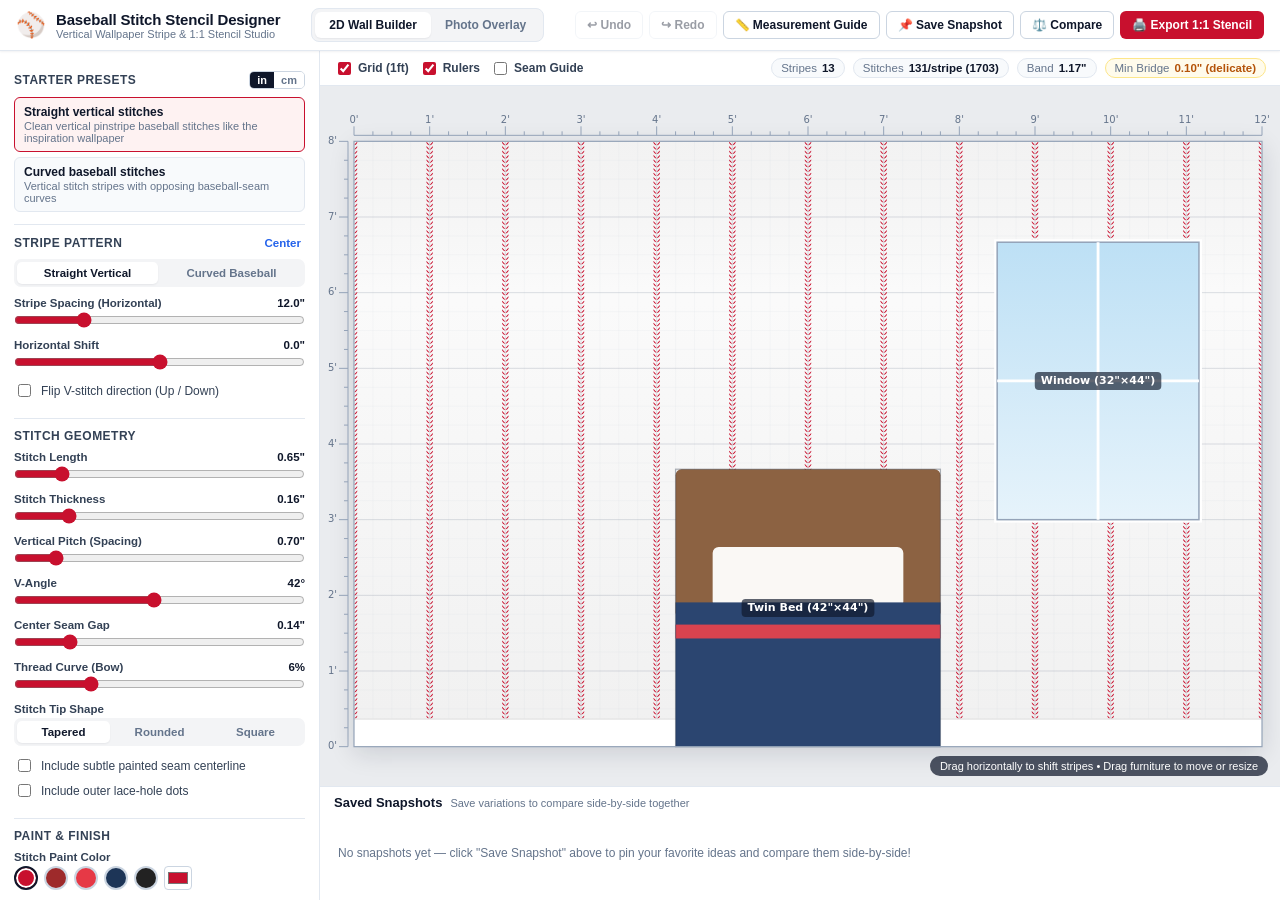
==== index.html @ 57148a8c "Initial version comparing straight and curved stripes" ====
<!DOCTYPE html>
<html lang="en">
<head>
  <meta charset="UTF-8" />
  <meta name="viewport" content="width=device-width, initial-scale=1.0" />
  <title>Baseball Stitch Stencil Designer</title>
  <link rel="stylesheet" href="css/styles.css" />
</head>
<body>
  <div class="app-shell">
    <!-- Top Action Bar -->
    <header class="topbar">
      <div class="brand">
        <span class="brand-ball" aria-hidden="true">⚾</span>
        <div>
          <h1>Baseball Stitch Stencil Designer</h1>
          <span class="brand-sub">Vertical Wallpaper Stripe &amp; 1:1 Stencil Studio</span>
        </div>
      </div>

      <div class="mode-switch" role="tablist" aria-label="Room mockup mode">
        <button id="btn-mode-wall2d" class="mode-btn active" role="tab" aria-selected="true">2D Wall Builder</button>
        <button id="btn-mode-photo" class="mode-btn" role="tab" aria-selected="false">Photo Overlay</button>
      </div>

      <div class="topbar-actions">
        <button id="btn-undo" class="btn btn-ghost" title="Undo (Ctrl+Z)" disabled>↩ Undo</button>
        <button id="btn-redo" class="btn btn-ghost" title="Redo (Ctrl+Shift+Z)" disabled>↪ Redo</button>
        <button id="btn-guide" class="btn btn-secondary">📏 Measurement Guide</button>
        <button id="btn-save-snapshot" class="btn btn-secondary">📌 Save Snapshot</button>
        <button id="btn-compare" class="btn btn-secondary">⚖️ Compare</button>
        <button id="btn-export" class="btn btn-primary">🖨️ Export 1:1 Stencil</button>
      </div>
    </header>

    <!-- Main Studio Grid -->
    <div class="workspace">
      <!-- Left Controls Panel -->
      <aside class="sidebar" aria-label="Design controls">
        <!-- Starter Presets (2 focused options) -->
        <section class="panel-section">
          <div class="section-header">
            <h2>Starter Presets</h2>
            <div class="unit-toggle" title="Toggle display units">
              <button id="btn-unit-in" class="unit-btn active">in</button>
              <button id="btn-unit-cm" class="unit-btn">cm</button>
            </div>
          </div>
          <div id="preset-grid" class="preset-grid"></div>
        </section>

        <!-- Stripe Pattern -->
        <section class="panel-section">
          <div class="section-header">
            <h2>Stripe Pattern</h2>
            <button id="btn-center-seam" class="btn-link" title="Center stripes on wall">Center</button>
          </div>
          <div class="segmented-2" id="layout-type-group">
            <button data-layout="straight-stripes" class="seg-btn active">Straight Vertical</button>
            <button data-layout="curved-stripes" class="seg-btn">Curved Baseball</button>
          </div>

          <div class="control-row">
            <label for="ctrl-stripe-spacing">Stripe Spacing (Horizontal) <span class="val" id="val-stripe-spacing"></span></label>
            <input id="ctrl-stripe-spacing" type="range" min="5" max="36" step="0.5" />
          </div>

          <div class="control-row">
            <label for="ctrl-offset-x">Horizontal Shift <span class="val" id="val-offset-x"></span></label>
            <input id="ctrl-offset-x" type="range" min="-18" max="18" step="0.5" />
          </div>

          <div id="layout-controls-curved" class="control-stack hidden">
            <div class="control-row">
              <label for="ctrl-curve-amp">Curve Amount <span class="val" id="val-curve-amp"></span></label>
              <input id="ctrl-curve-amp" type="range" min="0.25" max="6" step="0.1" />
            </div>
            <div class="control-row">
              <label for="ctrl-curve-cycles">Curve Waves (Top → Bottom) <span class="val" id="val-curve-cycles"></span></label>
              <input id="ctrl-curve-cycles" type="range" min="0.5" max="3" step="0.25" />
            </div>
            <div class="control-row">
              <label>Curve Pairing</label>
              <div class="segmented-2" id="curve-style-group">
                <button data-curve-style="opposing" class="seg-btn active">Opposing (Baseball Pairs)</button>
                <button data-curve-style="parallel" class="seg-btn">Parallel Waves</button>
              </div>
            </div>
            <label class="check-row">
              <input id="ctrl-alt-dir" type="checkbox" />
              <span>Alternate V-direction on opposing stripes</span>
            </label>
          </div>

          <label class="check-row">
            <input id="ctrl-flip-dir" type="checkbox" />
            <span>Flip V-stitch direction (Up / Down)</span>
          </label>
        </section>

        <!-- Stitch Dimensions -->
        <section class="panel-section">
          <div class="section-header">
            <h2>Stitch Geometry</h2>
          </div>

          <div class="control-row">
            <label for="ctrl-length">Stitch Length <span class="val" id="val-length"></span></label>
            <input id="ctrl-length" type="range" min="0.25" max="3.0" step="0.05" />
          </div>
          <div class="control-row">
            <label for="ctrl-width">Stitch Thickness <span class="val" id="val-width"></span></label>
            <input id="ctrl-width" type="range" min="0.06" max="0.65" step="0.01" />
          </div>
          <div class="control-row">
            <label for="ctrl-spacing">Vertical Pitch (Spacing) <span class="val" id="val-spacing"></span></label>
            <input id="ctrl-spacing" type="range" min="0.3" max="3.5" step="0.05" />
          </div>
          <div class="control-row">
            <label for="ctrl-vangle">V-Angle <span class="val" id="val-vangle"></span></label>
            <input id="ctrl-vangle" type="range" min="18" max="68" step="1" />
          </div>
          <div class="control-row">
            <label for="ctrl-gap">Center Seam Gap <span class="val" id="val-gap"></span></label>
            <input id="ctrl-gap" type="range" min="0" max="0.8" step="0.02" />
          </div>
          <div class="control-row">
            <label for="ctrl-bow">Thread Curve (Bow) <span class="val" id="val-bow"></span></label>
            <input id="ctrl-bow" type="range" min="0" max="0.24" step="0.01" />
          </div>

          <div class="control-row">
            <label>Stitch Tip Shape</label>
            <div class="segmented-3" id="tip-style-group">
              <button data-tip="tapered" class="seg-btn active">Tapered</button>
              <button data-tip="rounded" class="seg-btn">Rounded</button>
              <button data-tip="square" class="seg-btn">Square</button>
            </div>
          </div>

          <label class="check-row">
            <input id="ctrl-seam-line" type="checkbox" />
            <span>Include subtle painted seam centerline</span>
          </label>
          <label class="check-row">
            <input id="ctrl-lace-holes" type="checkbox" />
            <span>Include outer lace-hole dots</span>
          </label>
        </section>

        <!-- Colors & Paint Blend -->
        <section class="panel-section">
          <div class="section-header">
            <h2>Paint &amp; Finish</h2>
          </div>

          <div class="control-row">
            <label>Stitch Paint Color</label>
            <div class="swatch-row">
              <button class="swatch" data-stitch-color="#C8102E" style="background:#C8102E" title="Classic MLB Red"></button>
              <button class="swatch" data-stitch-color="#9E2A2B" style="background:#9E2A2B" title="Vintage Brick Red"></button>
              <button class="swatch" data-stitch-color="#E63946" style="background:#E63946" title="Bright Scarlet"></button>
              <button class="swatch" data-stitch-color="#1D3557" style="background:#1D3557" title="Ballpark Navy"></button>
              <button class="swatch" data-stitch-color="#222222" style="background:#222222" title="Charcoal"></button>
              <input id="ctrl-stitch-color" type="color" title="Custom stitch color" />
            </div>
          </div>

          <div id="wall-color-wrap" class="control-row">
            <label>Wall Paint Color (2D Mode)</label>
            <div class="swatch-row">
              <button class="swatch" data-wall-color="#FAFAFA" style="background:#FAFAFA" title="Crisp Wallpaper White"></button>
              <button class="swatch" data-wall-color="#F5F2EB" style="background:#F5F2EB" title="Baseball Chalk Cream"></button>
              <button class="swatch" data-wall-color="#E6E4DD" style="background:#E6E4DD" title="Warm Stone Gray"></button>
              <button class="swatch" data-wall-color="#D9E5F0" style="background:#D9E5F0" title="Ballpark Sky Blue"></button>
              <button class="swatch" data-wall-color="#DDE6DC" style="background:#DDE6DC" title="Soft Outfield Sage"></button>
              <input id="ctrl-wall-color" type="color" title="Custom wall color" />
            </div>
          </div>

          <div id="photo-blend-wrap" class="control-stack hidden">
            <div class="control-row">
              <label for="ctrl-opacity">Paint Opacity <span class="val" id="val-opacity"></span></label>
              <input id="ctrl-opacity" type="range" min="0.25" max="1" step="0.02" />
            </div>
            <label class="check-row">
              <input id="ctrl-multiply" type="checkbox" />
              <span>Realistic wall lighting blend (Multiply)</span>
            </label>
          </div>
        </section>

        <!-- Room Dimensions & Furniture (2D Wall Mode) -->
        <section id="section-room-2d" class="panel-section">
          <div class="section-header">
            <h2>Room Wall &amp; Furniture</h2>
          </div>

          <div class="control-row two-col">
            <div>
              <label for="ctrl-wall-w">Wall Width (in)</label>
              <input id="ctrl-wall-w" type="number" min="48" max="360" step="1" />
            </div>
            <div>
              <label for="ctrl-wall-h">Wall Height (in)</label>
              <input id="ctrl-wall-h" type="number" min="48" max="180" step="1" />
            </div>
          </div>
          <div class="control-row two-col">
            <div>
              <label for="ctrl-baseboard">Baseboard (in)</label>
              <input id="ctrl-baseboard" type="number" min="0" max="16" step="0.5" />
            </div>
            <div>
              <label for="ctrl-crown">Crown Mold (in)</label>
              <input id="ctrl-crown" type="number" min="0" max="12" step="0.5" />
            </div>
          </div>

          <label class="check-row">
            <input id="ctrl-mask-furniture" type="checkbox" />
            <span>Hide stitches behind furniture</span>
          </label>

          <div class="add-obstacle-bar">
            <select id="select-new-obstacle" aria-label="Furniture type to add">
              <option value="bed">Twin Bed (42"×44")</option>
              <option value="bed-full">Full Bed (56"×46")</option>
              <option value="bed-toddler">Toddler Bed (30"×34")</option>
              <option value="window">Window (32"×44")</option>
              <option value="door">Door (32"×80")</option>
              <option value="dresser">Dresser (42"×34")</option>
              <option value="shelf">Wall Shelf (36"×6")</option>
            </select>
            <button id="btn-add-obstacle" class="btn btn-secondary btn-sm">+ Add</button>
          </div>

          <div id="obstacle-list" class="obstacle-list"></div>
        </section>

        <!-- Photo Overlay Controls -->
        <section id="section-photo-mode" class="panel-section hidden">
          <div class="section-header">
            <h2>Room Photo &amp; Scale</h2>
          </div>

          <div class="photo-upload-box">
            <input id="input-photo-file" type="file" accept="image/*" hidden />
            <button id="btn-upload-photo" class="btn btn-primary btn-full">📷 Upload Son's Wall Photo</button>
            <div class="photo-meta">
              <span id="photo-name-label">Sample Kid Bedroom Wall</span>
              <button id="btn-use-sample-photo" class="btn-link">Use Sample</button>
            </div>
          </div>

          <div class="calib-card">
            <div class="calib-header">
              <strong>2-Point Scale Calibration</strong>
              <span id="calib-ppi-readout" class="badge">11.1 px/in</span>
            </div>
            <p class="helper-tip">Click two points on a known distance (like two painter's tape marks 48" apart) to lock stitches to real inches.</p>
            <div class="control-row two-col">
              <div>
                <label for="ctrl-calib-dist">Known Distance (in)</label>
                <input id="ctrl-calib-dist" type="number" min="2" max="240" step="0.25" />
              </div>
              <div class="align-end">
                <button id="btn-start-calib" class="btn btn-secondary btn-full">🎯 Calibrate Scale</button>
              </div>
            </div>
            <div id="calib-status" class="calib-status hidden"></div>
          </div>
        </section>

        <!-- Project Backup -->
        <section class="panel-section">
          <div class="section-header">
            <h2>Project File</h2>
          </div>
          <div class="two-col">
            <button id="btn-export-json" class="btn btn-ghost btn-sm">💾 Save JSON</button>
            <button id="btn-import-json" class="btn btn-ghost btn-sm">📂 Load JSON</button>
            <input id="input-json-file" type="file" accept="application/json" hidden />
          </div>
        </section>
      </aside>

      <!-- Main Stage & Bottom Snapshots Tray -->
      <main class="stage-column">
        <!-- Stage Toolbar & Live Stencil Stats -->
        <div class="stage-bar">
          <div class="stage-toggles">
            <label class="chip-check"><input id="ctrl-show-grid" type="checkbox" /> Grid (1ft)</label>
            <label class="chip-check"><input id="ctrl-show-rulers" type="checkbox" /> Rulers</label>
            <label class="chip-check"><input id="ctrl-show-guide" type="checkbox" /> Seam Guide</label>
          </div>
          <div class="stats-strip" id="stats-strip">
            <div class="stat-pill"><span class="stat-k">Stripes</span> <strong id="stat-stripes">0</strong></div>
            <div class="stat-pill"><span class="stat-k">Stitches</span> <strong id="stat-pairs">0</strong></div>
            <div class="stat-pill"><span class="stat-k">Band</span> <strong id="stat-band">0"</strong></div>
            <div class="stat-pill" id="stat-bridge-pill" title="Smallest gap between stitch cutouts (keep >= 0.15&quot;–0.25&quot; for sturdy mylar/cardstock stencils)">
              <span class="stat-k">Min Bridge</span> <strong id="stat-bridge">0"</strong>
            </div>
          </div>
        </div>

        <!-- Interactive Canvas Area -->
        <div class="canvas-wrap" id="canvas-wrap">
          <canvas id="stage-canvas"></canvas>
          <div id="canvas-hint" class="canvas-hint">Drag horizontally to shift stripes • Drag furniture to move or resize</div>
        </div>

        <!-- Saved Snapshots Tray -->
        <div class="snapshots-bar">
          <div class="snapshots-header">
            <strong>Saved Snapshots</strong>
            <span class="snapshots-sub">Save variations to compare side-by-side together</span>
          </div>
          <div id="snapshots-tray" class="snapshots-tray"></div>
        </div>
      </main>
    </div>
  </div>

  <!-- MODAL: Side-by-Side & Split Comparison -->
  <div id="modal-compare" class="modal hidden" role="dialog" aria-modal="true" aria-labelledby="compare-title">
    <div class="modal-card modal-xl">
      <div class="modal-header">
        <h2 id="compare-title">Compare Designs</h2>
        <div class="compare-mode-tabs">
          <button id="btn-cmp-side" class="seg-btn active">Side-by-Side</button>
          <button id="btn-cmp-split" class="seg-btn">Split Wipe Slider</button>
        </div>
        <button class="modal-close" data-close-modal="modal-compare" aria-label="Close">✕</button>
      </div>

      <div class="compare-selectors">
        <div class="compare-select-box">
          <label for="cmp-select-a">Design A (Left)</label>
          <select id="cmp-select-a"></select>
        </div>
        <div class="compare-select-box">
          <label for="cmp-select-b">Design B (Right)</label>
          <select id="cmp-select-b"></select>
        </div>
      </div>

      <div id="compare-view-side" class="compare-side-grid">
        <div class="compare-pane">
          <div class="compare-pane-label" id="cmp-label-a">Design A</div>
          <canvas id="cmp-canvas-a" class="compare-canvas"></canvas>
        </div>
        <div class="compare-pane">
          <div class="compare-pane-label" id="cmp-label-b">Design B</div>
          <canvas id="cmp-canvas-b" class="compare-canvas"></canvas>
        </div>
      </div>

      <div id="compare-view-split" class="compare-split-wrap hidden">
        <canvas id="cmp-canvas-split" class="compare-split-canvas"></canvas>
        <div class="split-slider-row">
          <span id="cmp-split-label-a">Design A</span>
          <input id="cmp-split-range" type="range" min="0.05" max="0.95" step="0.005" value="0.5" />
          <span id="cmp-split-label-b">Design B</span>
        </div>
      </div>

      <div class="compare-diff-box">
        <h3>Key Differences</h3>
        <div id="cmp-diff-table" class="diff-grid"></div>
      </div>
    </div>
  </div>

  <!-- MODAL: Export 1:1 Stencil (PDF & SVG) -->
  <div id="modal-export" class="modal hidden" role="dialog" aria-modal="true" aria-labelledby="export-title">
    <div class="modal-card modal-lg">
      <div class="modal-header">
        <h2 id="export-title">Export 1:1 Physical Stencil</h2>
        <button class="modal-close" data-close-modal="modal-export" aria-label="Close">✕</button>
      </div>

      <div class="export-grid">
        <!-- Printable Tiled PDF Card -->
        <div class="export-card">
          <h3>🖨️ Printable 1:1 PDF (Home Printer)</h3>
          <p class="export-desc">Exact 1:1 US Letter (8.5" × 11") vector PDF with alignment guides and a 2.00" ruler verification box.</p>

          <div class="control-row">
            <label for="exp-pdf-mode">Stencil Mode</label>
            <select id="exp-pdf-mode">
              <option value="reusable">1-Page Reusable Vertical Stencil Strip (best for straight stripes)</option>
              <option value="single-stripe">Single Full-Height Vertical Stripe Tiled (best for curved stripes — flip for pairs!)</option>
              <option value="tiled">Full-Wall Tiled Template (all stripes)</option>
            </select>
          </div>

          <div id="exp-pdf-tiled-opts" class="hidden">
            <div class="control-row two-col">
              <div id="exp-pdf-orient-wrap">
                <label for="exp-pdf-orient">Orientation</label>
                <select id="exp-pdf-orient">
                  <option value="portrait">Portrait (8.5"×11")</option>
                  <option value="landscape">Landscape (11"×8.5")</option>
                </select>
              </div>
              <div>
                <label for="exp-pdf-overlap">Overlap (in)</label>
                <input id="exp-pdf-overlap" type="number" min="0.25" max="1.5" step="0.25" value="0.5" />
              </div>
            </div>
          </div>

          <label class="check-row">
            <input id="exp-pdf-inksaver" type="checkbox" checked />
            <span>Ink-Saver Cut Outlines (recommended — saves red ink)</span>
          </label>
          <label class="check-row">
            <input id="exp-pdf-centerline" type="checkbox" checked />
            <span>Include dashed plumb / seam centerline guide</span>
          </label>

          <div id="exp-pdf-summary" class="export-summary"></div>
          <button id="btn-download-pdf" class="btn btn-primary btn-full">Download 1:1 PDF</button>
        </div>

        <!-- Cutting Machine SVG Card -->
        <div class="export-card">
          <h3>✂️ Cutting Machine 1:1 SVG (Cricut / Silhouette)</h3>
          <p class="export-desc">Closed filled vector cutouts at exact real-world inches — ready to cut stencil mylar or vinyl directly.</p>

          <div class="control-row">
            <label for="exp-svg-mode">SVG Layout</label>
            <select id="exp-svg-mode">
              <option value="tile-12x24">Reusable Vertical Strip — 12"×24" Mat (11.5"×23.5")</option>
              <option value="tile-12x12">Reusable Vertical Strip — 12"×12" Mat (11.5"×11.5")</option>
              <option value="tile-letter">Reusable Vertical Strip — Letter Sheet (8.5"×11")</option>
              <option value="single-stripe">Single Full-Height Vertical Stripe (for plotter / Inkscape)</option>
              <option value="full-wall">Full-Wall 1:1 SVG (all stripes)</option>
            </select>
          </div>

          <label class="check-row">
            <input id="exp-svg-outline" type="checkbox" />
            <span>Stroke outlines only (instead of solid filled cutouts)</span>
          </label>

          <div id="exp-svg-summary" class="export-summary"></div>
          <button id="btn-download-svg" class="btn btn-secondary btn-full">Download 1:1 SVG</button>
        </div>
      </div>

      <div class="export-footer-tip">
        <strong>Printing Tip:</strong> Always select <strong>"Actual Size"</strong> or <strong>"Scale: 100%"</strong> in your print dialog — never "Fit to Page" — then measure the 2.00" verification mark with a ruler before cutting.
      </div>
    </div>
  </div>

  <!-- MODAL: Tomorrow's Measurement & Photo Guide -->
  <div id="modal-guide" class="modal hidden" role="dialog" aria-modal="true" aria-labelledby="guide-title">
    <div class="modal-card modal-md">
      <div class="modal-header">
        <h2 id="guide-title">📏 Tomorrow's Room Measurement &amp; Photo Checklist</h2>
        <button class="modal-close" data-close-modal="modal-guide" aria-label="Close">✕</button>
      </div>

      <div class="guide-body">
        <div class="guide-block">
          <h3>1. Quick Tape-Measure Checklist (nearest 1/4")</h3>
          <ul>
            <li><strong>Wall Width &amp; Height:</strong> Left corner to right corner, and floor to ceiling.</li>
            <li><strong>Trim Heights:</strong> Baseboard height (usually 3.5"–5.5") and crown molding (if any).</li>
            <li><strong>Bed / Headboard:</strong> Distance from left wall, total width, and height from floor.</li>
            <li><strong>Windows &amp; Doors:</strong> Distance from left wall, total width (including outer trim), sill height, and top height.</li>
            <li><strong>Switches / Outlets / Shelves:</strong> Any wall plates you want the stripes to clear cleanly.</li>
          </ul>
        </div>

        <div class="guide-block">
          <h3>2. How to Take a True-Scale Wall Photo</h3>
          <ul>
            <li><strong>Stand centered across the room:</strong> Hold your phone level at chest height (~4 ft off the floor) facing straight at the wall.</li>
            <li><strong>Use the standard 1x lens:</strong> Avoid 0.5x ultra-wide mode, which bows straight walls near the edges.</li>
            <li><strong>The 48" Painter's Tape Trick (Pro Tip):</strong> Before taking the photo, stick two small pieces of painter's tape (or sticky notes) horizontally on the wall <strong>exactly 48 inches (4 ft) apart</strong>. When you upload the photo in <em>Photo Overlay</em> mode, click <strong>Calibrate Scale</strong> and tap both pieces of tape — every stripe &amp; stitch immediately locks to exact real-world size!</li>
          </ul>
        </div>

        <div class="guide-block">
          <h3>3. Vertical Stripe Stencil Tips</h3>
          <ul>
            <li>Check the <strong>Min Bridge</strong> readout: for delicate wallpaper-scale stitches, a 7–10 mil mylar stencil cut on a Cricut/Silhouette handles bridges down to <strong>~0.12"</strong>; if hand-cutting with an X-Acto knife, aim for <strong>0.20"–0.25"+</strong>.</li>
            <li>Use a laser level (or plumb line) along the ceiling to mark stripe centers every <em>Stripe Spacing</em> inches, and align the dashed blue ghost stitch at the top of your stencil over the last painted stitch as you move down each column.</li>
          </ul>
        </div>
      </div>

      <div class="modal-footer">
        <button class="btn btn-primary" data-close-modal="modal-guide">Got It!</button>
      </div>
    </div>
  </div>

  <!-- Toast notification -->
  <div id="toast" class="toast hidden" role="status" aria-live="polite"></div>

  <script type="module" src="js/main.js"></script>
</body>
</html>
---- css/styles.css ----
:root {
  --bg-app: #f3f4f6;
  --bg-surface: #ffffff;
  --bg-muted: #f8fafc;
  --border: #e2e8f0;
  --border-strong: #cbd5e1;
  --text: #0f172a;
  --text-muted: #64748b;
  --accent: #c8102e;
  --accent-hover: #a50d26;
  --accent-soft: #fef2f2;
  --blue: #2563eb;
  --green: #15803d;
  --amber: #b45309;
  --radius: 10px;
  --radius-sm: 6px;
  --shadow-sm: 0 1px 2px rgba(15, 23, 42, 0.06);
  --shadow-lg: 0 16px 40px rgba(15, 23, 42, 0.18);
}

* {
  box-sizing: border-box;
}

html, body {
  margin: 0;
  padding: 0;
  height: 100%;
  font-family: -apple-system, BlinkMacSystemFont, "Segoe UI", Roboto, Inter, sans-serif;
  color: var(--text);
  background: var(--bg-app);
  font-size: 13px;
  -webkit-font-smoothing: antialiased;
}

.hidden {
  display: none !important;
}

.app-shell {
  display: flex;
  flex-direction: column;
  height: 100vh;
  overflow: hidden;
}

/* Top Bar */
.topbar {
  display: flex;
  align-items: center;
  justify-content: space-between;
  gap: 12px;
  padding: 8px 16px;
  background: var(--bg-surface);
  border-bottom: 1px solid var(--border);
  box-shadow: var(--shadow-sm);
  z-index: 20;
  flex-shrink: 0;
}

.brand {
  display: flex;
  align-items: center;
  gap: 10px;
}

.brand-ball {
  font-size: 24px;
  line-height: 1;
}

.brand h1 {
  margin: 0;
  font-size: 15px;
  font-weight: 700;
  letter-spacing: -0.01em;
}

.brand-sub {
  display: block;
  font-size: 11px;
  color: var(--text-muted);
}

.mode-switch {
  display: inline-flex;
  background: var(--bg-app);
  padding: 3px;
  border-radius: 8px;
  border: 1px solid var(--border);
}

.mode-btn {
  border: none;
  background: transparent;
  padding: 6px 14px;
  border-radius: 6px;
  font-size: 12px;
  font-weight: 600;
  color: var(--text-muted);
  cursor: pointer;
  transition: all 0.15s ease;
}

.mode-btn.active {
  background: var(--bg-surface);
  color: var(--text);
  box-shadow: var(--shadow-sm);
}

.topbar-actions {
  display: flex;
  align-items: center;
  gap: 6px;
  flex-wrap: wrap;
}

/* Buttons */
.btn {
  display: inline-flex;
  align-items: center;
  justify-content: center;
  gap: 5px;
  padding: 6px 11px;
  border-radius: var(--radius-sm);
  border: 1px solid transparent;
  font-size: 12px;
  font-weight: 600;
  cursor: pointer;
  transition: background 0.15s, border-color 0.15s, opacity 0.15s;
}

.btn:disabled {
  opacity: 0.42;
  cursor: not-allowed;
}

.btn-primary {
  background: var(--accent);
  color: #ffffff;
}

.btn-primary:hover:not(:disabled) {
  background: var(--accent-hover);
}

.btn-secondary {
  background: var(--bg-surface);
  border-color: var(--border-strong);
  color: var(--text);
}

.btn-secondary:hover:not(:disabled) {
  background: var(--bg-muted);
}

.btn-ghost {
  background: transparent;
  border-color: var(--border);
  color: var(--text);
}

.btn-ghost:hover:not(:disabled) {
  background: var(--bg-app);
}

.btn-sm {
  padding: 5px 9px;
  font-size: 11.5px;
}

.btn-full {
  width: 100%;
}

.btn-link {
  background: none;
  border: none;
  color: var(--blue);
  font-size: 11.5px;
  font-weight: 600;
  cursor: pointer;
  padding: 2px 4px;
}

.btn-link:hover {
  text-decoration: underline;
}

/* Main Workspace */
.workspace {
  display: flex;
  flex: 1;
  min-height: 0;
  overflow: hidden;
}

/* Left Sidebar */
.sidebar {
  width: 320px;
  flex-shrink: 0;
  background: var(--bg-surface);
  border-right: 1px solid var(--border);
  overflow-y: auto;
  padding: 10px 14px 28px;
}

.panel-section {
  padding: 10px 0 12px;
  border-bottom: 1px solid var(--border);
}

.panel-section:last-child {
  border-bottom: none;
}

.section-header {
  display: flex;
  align-items: center;
  justify-content: space-between;
  margin-bottom: 8px;
}

.section-header h2 {
  margin: 0;
  font-size: 12px;
  font-weight: 700;
  text-transform: uppercase;
  letter-spacing: 0.04em;
  color: #334155;
}

.unit-toggle {
  display: inline-flex;
  border: 1px solid var(--border-strong);
  border-radius: 5px;
  overflow: hidden;
}

.unit-btn {
  border: none;
  background: var(--bg-surface);
  padding: 2px 7px;
  font-size: 11px;
  font-weight: 600;
  color: var(--text-muted);
  cursor: pointer;
}

.unit-btn.active {
  background: #0f172a;
  color: #ffffff;
}

/* Presets */
.preset-grid {
  display: grid;
  grid-template-columns: 1fr;
  gap: 5px;
}

.preset-btn {
  text-align: left;
  padding: 7px 9px;
  border-radius: var(--radius-sm);
  border: 1px solid var(--border);
  background: var(--bg-muted);
  cursor: pointer;
  transition: border-color 0.15s, background 0.15s;
}

.preset-btn:hover {
  border-color: var(--border-strong);
  background: #f1f5f9;
}

.preset-btn.active {
  border-color: var(--accent);
  background: var(--accent-soft);
}

.preset-name {
  display: block;
  font-size: 12px;
  font-weight: 700;
  color: var(--text);
}

.preset-tag {
  display: block;
  font-size: 11px;
  color: var(--text-muted);
  margin-top: 1px;
}

/* Segmented Controls */
.segmented-4,
.segmented-3,
.segmented-2 {
  display: grid;
  gap: 3px;
  background: var(--bg-app);
  padding: 3px;
  border-radius: 7px;
  margin-bottom: 10px;
}

.segmented-4 {
  grid-template-columns: repeat(4, 1fr);
}

.segmented-3 {
  grid-template-columns: repeat(3, 1fr);
}

.segmented-2 {
  grid-template-columns: repeat(2, 1fr);
}

.seg-btn {
  border: none;
  background: transparent;
  padding: 5px 4px;
  border-radius: 5px;
  font-size: 11.5px;
  font-weight: 600;
  color: var(--text-muted);
  cursor: pointer;
}

.seg-btn.active {
  background: var(--bg-surface);
  color: var(--text);
  box-shadow: var(--shadow-sm);
}

/* Form Controls */
.control-stack {
  display: flex;
  flex-direction: column;
  gap: 6px;
}

.control-row {
  margin-bottom: 8px;
}

.control-row label {
  display: flex;
  justify-content: space-between;
  align-items: center;
  font-size: 11.5px;
  font-weight: 600;
  color: #334155;
  margin-bottom: 3px;
}

.control-row .val {
  font-variant-numeric: tabular-nums;
  font-weight: 700;
  color: var(--text);
}

input[type="range"] {
  width: 100%;
  accent-color: var(--accent);
  cursor: pointer;
  margin: 0;
}

input[type="number"],
select {
  width: 100%;
  padding: 5px 7px;
  border: 1px solid var(--border-strong);
  border-radius: 5px;
  font-size: 12px;
  background: var(--bg-surface);
  color: var(--text);
}

.two-col {
  display: grid;
  grid-template-columns: 1fr 1fr;
  gap: 8px;
}

.align-end {
  display: flex;
  align-items: flex-end;
}

.check-row {
  display: flex;
  align-items: center;
  gap: 7px;
  font-size: 12px;
  color: #334155;
  margin: 6px 0;
  cursor: pointer;
}

.check-row input[type="checkbox"] {
  accent-color: var(--accent);
}

.helper-tip {
  margin: 0 0 8px;
  font-size: 11.5px;
  line-height: 1.45;
  color: var(--text-muted);
}

/* Color Swatches */
.swatch-row {
  display: flex;
  align-items: center;
  gap: 6px;
}

.swatch {
  width: 24px;
  height: 24px;
  border-radius: 50%;
  border: 2px solid #cbd5e1;
  cursor: pointer;
  padding: 0;
  transition: transform 0.1s;
}

.swatch:hover {
  transform: scale(1.1);
}

.swatch.active {
  border-color: #0f172a;
  box-shadow: 0 0 0 2px #ffffff inset;
}

input[type="color"] {
  width: 28px;
  height: 24px;
  border: 1px solid var(--border-strong);
  border-radius: 4px;
  padding: 1px;
  cursor: pointer;
  background: #ffffff;
}

/* Obstacles List */
.add-obstacle-bar {
  display: flex;
  gap: 6px;
  margin: 8px 0;
}

.obstacle-list {
  display: flex;
  flex-direction: column;
  gap: 5px;
}

.obstacle-item {
  display: flex;
  align-items: center;
  justify-content: space-between;
  gap: 6px;
  padding: 5px 8px;
  background: var(--bg-muted);
  border: 1px solid var(--border);
  border-radius: var(--radius-sm);
  font-size: 11.5px;
}

.obstacle-item.selected {
  border-color: var(--blue);
  background: #eff6ff;
}

.obstacle-item-info {
  display: flex;
  align-items: center;
  gap: 6px;
  cursor: pointer;
  flex: 1;
}

.obstacle-item-dims {
  color: var(--text-muted);
  font-size: 11px;
}

.icon-btn {
  border: none;
  background: transparent;
  color: var(--text-muted);
  cursor: pointer;
  padding: 2px 5px;
  border-radius: 4px;
  font-size: 12px;
}

.icon-btn:hover {
  background: #e2e8f0;
  color: var(--text);
}

/* Photo Mode Controls */
.photo-upload-box {
  display: flex;
  flex-direction: column;
  gap: 6px;
  margin-bottom: 10px;
}

.photo-meta {
  display: flex;
  align-items: center;
  justify-content: space-between;
  font-size: 11px;
  color: var(--text-muted);
}

.calib-card {
  padding: 10px;
  background: #f8fafc;
  border: 1px solid var(--border);
  border-radius: 8px;
}

.calib-header {
  display: flex;
  align-items: center;
  justify-content: space-between;
  margin-bottom: 4px;
  font-size: 12px;
}

.badge {
  display: inline-block;
  padding: 2px 6px;
  border-radius: 99px;
  background: #dbeafe;
  color: #1e40af;
  font-size: 10.5px;
  font-weight: 700;
}

.calib-status {
  margin-top: 8px;
  padding: 6px 8px;
  border-radius: 5px;
  background: #eff6ff;
  border: 1px solid #bfdbfe;
  color: #1e40af;
  font-size: 11.5px;
  font-weight: 600;
}

/* Stage Column */
.stage-column {
  flex: 1;
  display: flex;
  flex-direction: column;
  min-width: 0;
  overflow: hidden;
}

.stage-bar {
  display: flex;
  align-items: center;
  justify-content: space-between;
  gap: 10px;
  padding: 7px 14px;
  background: var(--bg-surface);
  border-bottom: 1px solid var(--border);
  flex-wrap: wrap;
}

.stage-toggles {
  display: flex;
  align-items: center;
  gap: 10px;
}

.chip-check {
  display: inline-flex;
  align-items: center;
  gap: 4px;
  font-size: 12px;
  font-weight: 600;
  color: #334155;
  cursor: pointer;
}

.chip-check input {
  accent-color: var(--accent);
}

.stats-strip {
  display: flex;
  align-items: center;
  gap: 8px;
  flex-wrap: wrap;
}

.stat-pill {
  display: inline-flex;
  align-items: center;
  gap: 5px;
  padding: 3px 9px;
  border-radius: 99px;
  background: var(--bg-muted);
  border: 1px solid var(--border);
  font-size: 11.5px;
  font-variant-numeric: tabular-nums;
}

.stat-k {
  color: var(--text-muted);
}

.stat-pill.bridge-ok {
  background: #f0fdf4;
  border-color: #bbf7d0;
  color: var(--green);
}

.stat-pill.bridge-warn {
  background: #fffbeb;
  border-color: #fde68a;
  color: var(--amber);
}

.stat-pill.bridge-danger {
  background: #fef2f2;
  border-color: #fecaca;
  color: var(--accent);
}

/* Canvas Area */
.canvas-wrap {
  position: relative;
  flex: 1;
  min-height: 220px;
  background: #eaecef;
  overflow: hidden;
}

#stage-canvas {
  width: 100%;
  height: 100%;
  display: block;
  cursor: grab;
}

#stage-canvas.calibrating {
  cursor: crosshair;
}

#stage-canvas.dragging {
  cursor: grabbing;
}

.canvas-hint {
  position: absolute;
  bottom: 10px;
  right: 12px;
  padding: 4px 10px;
  border-radius: 99px;
  background: rgba(15, 23, 42, 0.72);
  color: #ffffff;
  font-size: 11px;
  pointer-events: none;
}

/* Snapshots Tray */
.snapshots-bar {
  background: var(--bg-surface);
  border-top: 1px solid var(--border);
  padding: 8px 14px;
  flex-shrink: 0;
}

.snapshots-header {
  display: flex;
  align-items: baseline;
  gap: 8px;
  margin-bottom: 6px;
}

.snapshots-sub {
  font-size: 11px;
  color: var(--text-muted);
}

.snapshots-tray {
  display: flex;
  gap: 10px;
  overflow-x: auto;
  padding-bottom: 2px;
  min-height: 76px;
  align-items: center;
}

.snapshot-empty {
  color: var(--text-muted);
  font-size: 12px;
  padding: 8px 4px;
}

.snapshot-card {
  display: flex;
  align-items: center;
  gap: 8px;
  padding: 5px;
  border: 1px solid var(--border);
  border-radius: 8px;
  background: var(--bg-muted);
  flex-shrink: 0;
  min-width: 220px;
  transition: border-color 0.15s;
}

.snapshot-card:hover {
  border-color: var(--accent);
}

.snapshot-thumb {
  width: 82px;
  height: 54px;
  object-fit: cover;
  border-radius: 5px;
  border: 1px solid var(--border);
  cursor: pointer;
  background: #eaecef;
}

.snapshot-info {
  flex: 1;
  min-width: 0;
}

.snapshot-title {
  font-weight: 700;
  font-size: 12px;
  white-space: nowrap;
  overflow: hidden;
  text-overflow: ellipsis;
  cursor: pointer;
}

.snapshot-meta {
  font-size: 10.5px;
  color: var(--text-muted);
  margin: 2px 0 4px;
}

.snapshot-actions {
  display: flex;
  gap: 4px;
}

/* Modals */
.modal {
  position: fixed;
  inset: 0;
  background: rgba(15, 23, 42, 0.55);
  display: flex;
  align-items: center;
  justify-content: center;
  z-index: 100;
  padding: 20px;
}

.modal-card {
  background: var(--bg-surface);
  border-radius: 12px;
  box-shadow: var(--shadow-lg);
  width: 100%;
  max-height: 92vh;
  display: flex;
  flex-direction: column;
  overflow: hidden;
}

.modal-md { max-width: 640px; }
.modal-lg { max-width: 820px; }
.modal-xl { max-width: 1060px; }

.modal-header {
  display: flex;
  align-items: center;
  justify-content: space-between;
  gap: 12px;
  padding: 14px 18px;
  border-bottom: 1px solid var(--border);
}

.modal-header h2 {
  margin: 0;
  font-size: 16px;
}

.modal-close {
  border: none;
  background: transparent;
  font-size: 18px;
  color: var(--text-muted);
  cursor: pointer;
  padding: 2px 6px;
  border-radius: 5px;
}

.modal-close:hover {
  background: var(--bg-app);
  color: var(--text);
}

.modal-footer {
  padding: 12px 18px;
  border-top: 1px solid var(--border);
  display: flex;
  justify-content: flex-end;
}

/* Compare Modal */
.compare-mode-tabs {
  display: inline-flex;
  background: var(--bg-app);
  padding: 3px;
  border-radius: 7px;
  gap: 3px;
}

.compare-selectors {
  display: grid;
  grid-template-columns: 1fr 1fr;
  gap: 14px;
  padding: 12px 18px 8px;
}

.compare-select-box label {
  display: block;
  font-size: 11px;
  font-weight: 700;
  color: var(--text-muted);
  margin-bottom: 3px;
}

.compare-side-grid {
  display: grid;
  grid-template-columns: 1fr 1fr;
  gap: 12px;
  padding: 8px 18px;
}

.compare-pane {
  border: 1px solid var(--border);
  border-radius: 8px;
  overflow: hidden;
  background: #eaecef;
}

.compare-pane-label {
  padding: 5px 10px;
  background: #f8fafc;
  border-bottom: 1px solid var(--border);
  font-size: 11.5px;
  font-weight: 700;
}

.compare-canvas {
  width: 100%;
  height: 300px;
  display: block;
}

.compare-split-wrap {
  padding: 8px 18px;
}

.compare-split-canvas {
  width: 100%;
  height: 340px;
  display: block;
  border-radius: 8px;
  border: 1px solid var(--border);
}

.split-slider-row {
  display: flex;
  align-items: center;
  gap: 12px;
  margin-top: 8px;
  font-size: 12px;
  font-weight: 600;
}

.compare-diff-box {
  padding: 10px 18px 16px;
  border-top: 1px solid var(--border);
  overflow-y: auto;
  max-height: 170px;
}

.compare-diff-box h3 {
  margin: 0 0 8px;
  font-size: 12px;
  text-transform: uppercase;
  color: var(--text-muted);
}

.diff-grid {
  display: flex;
  flex-wrap: wrap;
  gap: 6px;
}

.diff-pill {
  padding: 4px 9px;
  border-radius: 6px;
  background: var(--bg-muted);
  border: 1px solid var(--border);
  font-size: 11.5px;
}

.diff-pill strong {
  color: #334155;
}

/* Export Modal */
.export-grid {
  display: grid;
  grid-template-columns: 1fr 1fr;
  gap: 14px;
  padding: 16px 18px;
  overflow-y: auto;
}

.export-card {
  padding: 14px;
  border: 1px solid var(--border);
  border-radius: 10px;
  background: var(--bg-muted);
  display: flex;
  flex-direction: column;
  gap: 8px;
}

.export-card h3 {
  margin: 0;
  font-size: 14px;
}

.export-desc {
  margin: 0;
  font-size: 11.5px;
  color: var(--text-muted);
  line-height: 1.45;
}

.export-summary {
  padding: 8px 10px;
  border-radius: 6px;
  background: var(--bg-surface);
  border: 1px solid var(--border);
  font-size: 11.5px;
  line-height: 1.5;
  color: #334155;
  margin-top: auto;
}

.export-footer-tip {
  padding: 10px 18px;
  background: #fef2f2;
  border-top: 1px solid #fecaca;
  color: #7f1d1d;
  font-size: 12px;
}

/* Measurement Guide */
.guide-body {
  padding: 14px 18px;
  overflow-y: auto;
  display: flex;
  flex-direction: column;
  gap: 12px;
}

.guide-block {
  padding: 12px 14px;
  border-radius: 8px;
  background: var(--bg-muted);
  border: 1px solid var(--border);
}

.guide-block h3 {
  margin: 0 0 6px;
  font-size: 13.5px;
}

.guide-block ul {
  margin: 0;
  padding-left: 18px;
  line-height: 1.55;
  color: #334155;
}

.guide-block li {
  margin-bottom: 4px;
}

/* Toast */
.toast {
  position: fixed;
  bottom: 22px;
  left: 50%;
  transform: translateX(-50%);
  background: #0f172a;
  color: #ffffff;
  padding: 9px 16px;
  border-radius: 8px;
  font-size: 12.5px;
  font-weight: 600;
  box-shadow: var(--shadow-lg);
  z-index: 200;
}

@media (max-width: 960px) {
  .workspace {
    flex-direction: column;
    overflow-y: auto;
  }
  .sidebar {
    width: 100%;
    max-height: 44vh;
    border-right: none;
    border-bottom: 1px solid var(--border);
  }
  .export-grid,
  .compare-side-grid {
    grid-template-columns: 1fr;
  }
}
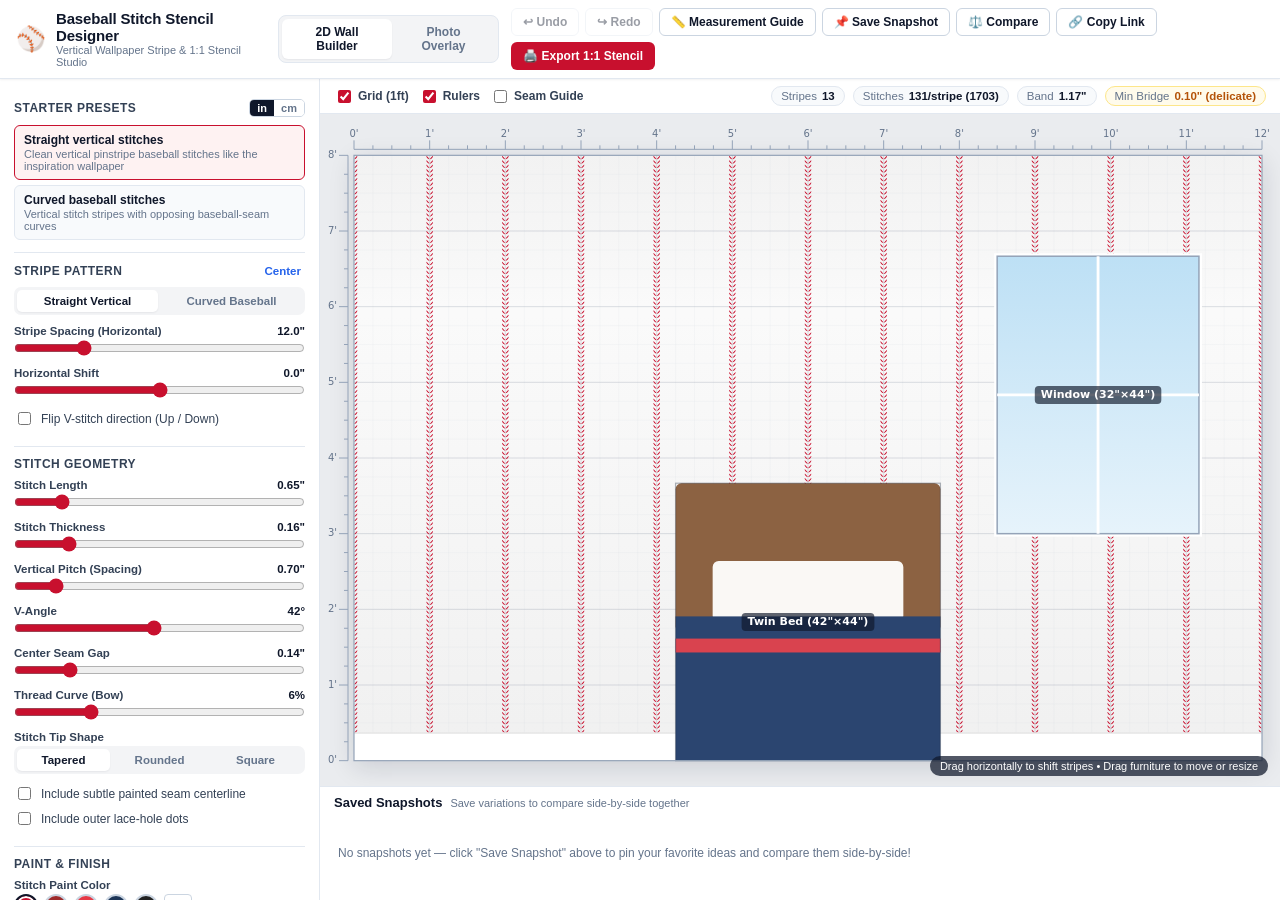
==== commit 39581062: "Prepare for GitHub Pages and add shareable design links" ====
--- a/index.html
+++ b/index.html
@@ -3,7 +3,9 @@
 <head>
   <meta charset="UTF-8" />
   <meta name="viewport" content="width=device-width, initial-scale=1.0" />
+  <meta name="description" content="Interactive true-scale baseball stitch wall stencil designer with 2D room mockup, photo overlay calibration, side-by-side comparison, and 1:1 printable PDF &amp; SVG export." />
   <title>Baseball Stitch Stencil Designer</title>
+  <link rel="icon" type="image/svg+xml" href="data:image/svg+xml,%3Csvg xmlns='http://www.w3.org/2000/svg' viewBox='0 0 64 64'%3E%3Ccircle cx='32' cy='32' r='30' fill='%23fafafa' stroke='%23cbd5e1' stroke-width='3'/%3E%3Cpath d='M20 8 C28 22 28 42 20 56 M44 8 C36 22 36 42 44 56' fill='none' stroke='%23c8102e' stroke-width='4' stroke-dasharray='4 4' stroke-linecap='round'/%3E%3C/svg%3E" />
   <link rel="stylesheet" href="css/styles.css" />
 </head>
 <body>
@@ -29,6 +31,7 @@
         <button id="btn-guide" class="btn btn-secondary">📏 Measurement Guide</button>
         <button id="btn-save-snapshot" class="btn btn-secondary">📌 Save Snapshot</button>
         <button id="btn-compare" class="btn btn-secondary">⚖️ Compare</button>
+        <button id="btn-share-link" class="btn btn-secondary" title="Copy a shareable URL with your exact current design">🔗 Copy Link</button>
         <button id="btn-export" class="btn btn-primary">🖨️ Export 1:1 Stencil</button>
       </div>
     </header>
--- a/css/styles.css
+++ b/css/styles.css
@@ -652,6 +652,7 @@
   height: 100%;
   display: block;
   cursor: grab;
+  touch-action: none;
 }
 
 #stage-canvas.calibrating {
@@ -1028,15 +1029,32 @@
 }
 
 @media (max-width: 960px) {
+  .app-shell {
+    height: auto;
+    min-height: 100vh;
+    overflow: visible;
+  }
+  .topbar {
+    flex-wrap: wrap;
+    padding: 8px 12px;
+  }
   .workspace {
     flex-direction: column;
-    overflow-y: auto;
+    overflow: visible;
+  }
+  .stage-column {
+    order: -1;
+    overflow: visible;
+  }
+  .canvas-wrap {
+    height: 52vh;
+    min-height: 320px;
   }
   .sidebar {
     width: 100%;
-    max-height: 44vh;
+    max-height: none;
     border-right: none;
-    border-bottom: 1px solid var(--border);
+    border-top: 1px solid var(--border);
   }
   .export-grid,
   .compare-side-grid {
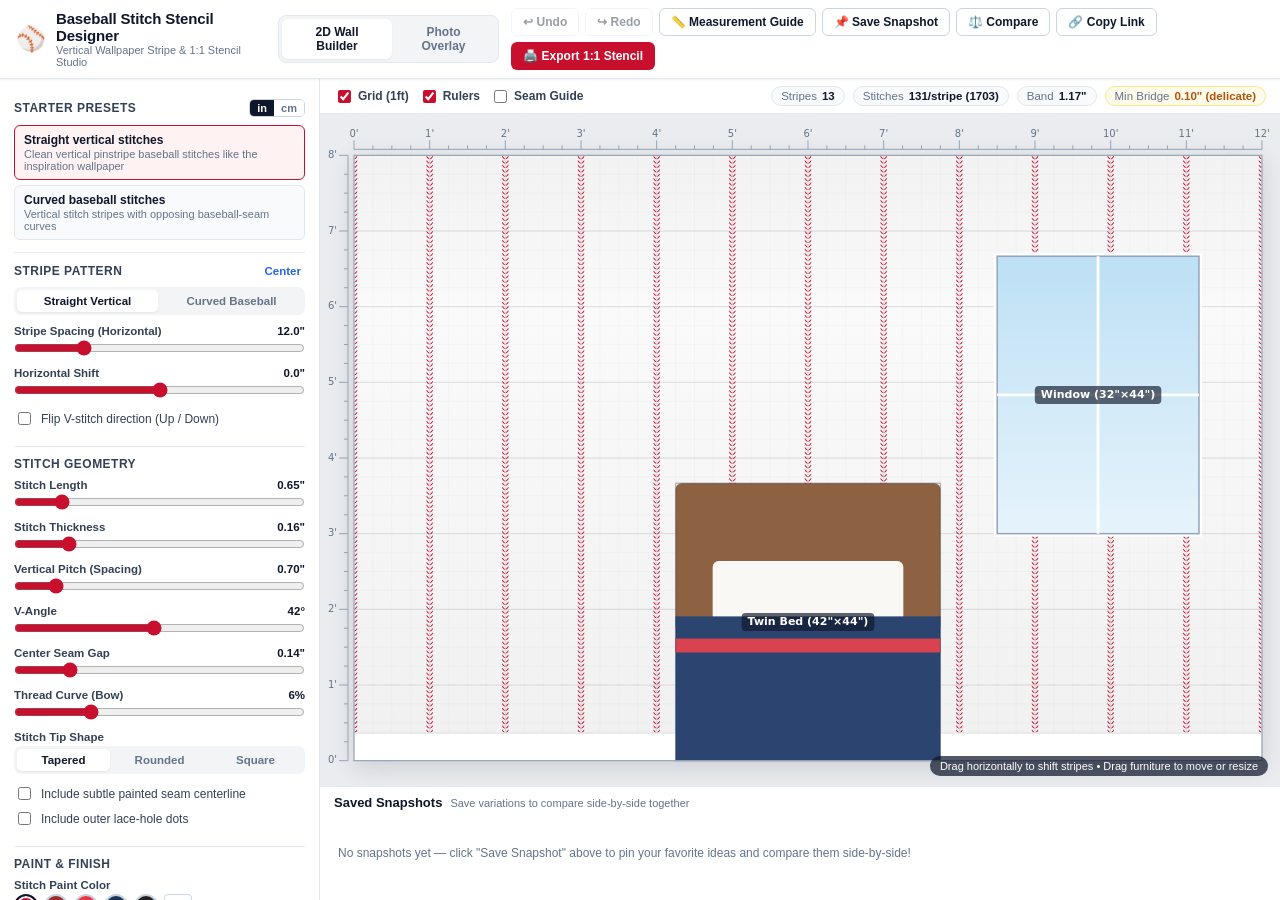
==== commit 69452a9b: "Changed curve preset range" ====
--- a/index.html
+++ b/index.html
@@ -80,7 +80,7 @@
             </div>
             <div class="control-row">
               <label for="ctrl-curve-cycles">Curve Waves (Top → Bottom) <span class="val" id="val-curve-cycles"></span></label>
-              <input id="ctrl-curve-cycles" type="range" min="0.5" max="3" step="0.25" />
+              <input id="ctrl-curve-cycles" type="range" min="2" max="8" step="0.25" />
             </div>
             <div class="control-row">
               <label>Curve Pairing</label>
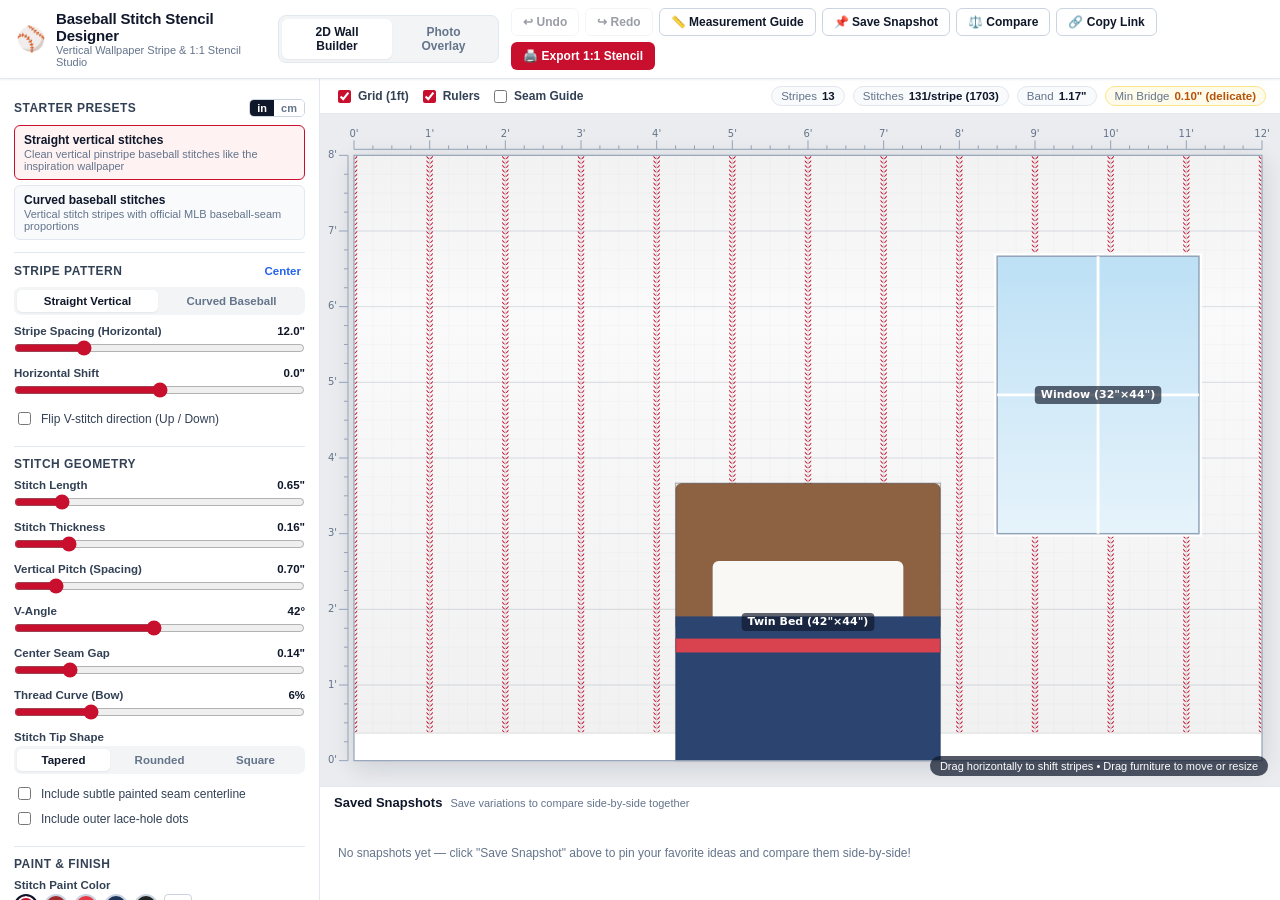
==== commit 788b83af: "Added a checkbox to lock to MLB baseball curves" ====
--- a/index.html
+++ b/index.html
@@ -74,13 +74,24 @@
           </div>
 
           <div id="layout-controls-curved" class="control-stack hidden">
+            <div class="mlb-lock-box">
+              <div class="mlb-lock-top">
+                <label class="check-row mlb-lock-check">
+                  <input id="ctrl-lock-mlb" type="checkbox" checked />
+                  <span>⚾ Lock to MLB baseball curve</span>
+                </label>
+                <button id="btn-snap-mlb" type="button" class="btn-link" title="Snap Curve Amount and Curve Waves to official MLB proportions for your current Stripe Spacing">Reset</button>
+              </div>
+              <div class="mlb-readout" id="mlb-curve-readout"></div>
+            </div>
+
             <div class="control-row">
               <label for="ctrl-curve-amp">Curve Amount <span class="val" id="val-curve-amp"></span></label>
-              <input id="ctrl-curve-amp" type="range" min="0.25" max="6" step="0.1" />
+              <input id="ctrl-curve-amp" type="range" min="0.25" max="6" step="0.05" />
             </div>
             <div class="control-row">
               <label for="ctrl-curve-cycles">Curve Waves (Top → Bottom) <span class="val" id="val-curve-cycles"></span></label>
-              <input id="ctrl-curve-cycles" type="range" min="2" max="8" step="0.25" />
+              <input id="ctrl-curve-cycles" type="range" min="0.75" max="8" step="0.05" />
             </div>
             <div class="control-row">
               <label>Curve Pairing</label>
--- a/css/styles.css
+++ b/css/styles.css
@@ -409,6 +409,63 @@
   font-size: 11.5px;
   line-height: 1.45;
   color: var(--text-muted);
+}
+
+/* Official MLB Curve Lock Box */
+.mlb-lock-box {
+  padding: 7px 9px;
+  margin-bottom: 4px;
+  border-radius: var(--radius-sm);
+  background: var(--bg-muted);
+  border: 1px solid var(--border);
+}
+
+.mlb-lock-top {
+  display: flex;
+  align-items: center;
+  justify-content: space-between;
+  gap: 6px;
+}
+
+.mlb-lock-check {
+  margin: 0;
+  font-weight: 600;
+  font-size: 11.5px;
+}
+
+.mlb-readout {
+  display: flex;
+  align-items: center;
+  justify-content: space-between;
+  gap: 6px;
+  flex-wrap: wrap;
+  margin-top: 5px;
+  font-size: 11px;
+  color: var(--text-muted);
+  font-variant-numeric: tabular-nums;
+}
+
+.mlb-badge {
+  display: inline-block;
+  padding: 1px 6px;
+  border-radius: 99px;
+  font-size: 10px;
+  font-weight: 700;
+}
+
+.mlb-badge-match {
+  background: #dcfce7;
+  color: var(--green);
+}
+
+.mlb-badge-sweep {
+  background: #dbeafe;
+  color: #1e40af;
+}
+
+.mlb-badge-custom {
+  background: #e2e8f0;
+  color: #475569;
 }
 
 /* Color Swatches */
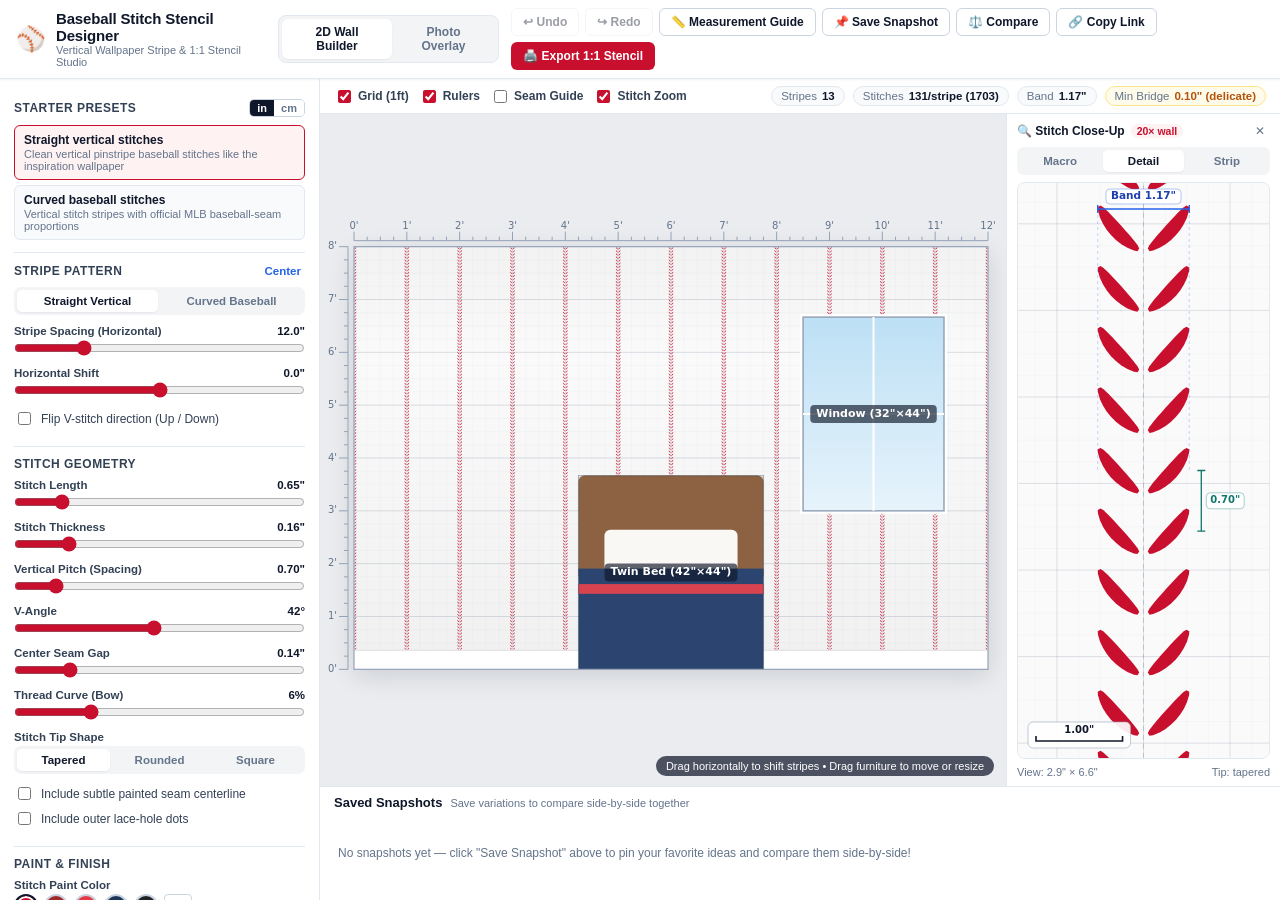
==== commit 27b18ee2: "Added a zoom view to inspect stitch changes" ====
--- a/index.html
+++ b/index.html
@@ -307,6 +307,7 @@
             <label class="chip-check"><input id="ctrl-show-grid" type="checkbox" /> Grid (1ft)</label>
             <label class="chip-check"><input id="ctrl-show-rulers" type="checkbox" /> Rulers</label>
             <label class="chip-check"><input id="ctrl-show-guide" type="checkbox" /> Seam Guide</label>
+            <label class="chip-check"><input id="ctrl-show-zoom" type="checkbox" /> Stitch Zoom</label>
           </div>
           <div class="stats-strip" id="stats-strip">
             <div class="stat-pill"><span class="stat-k">Stripes</span> <strong id="stat-stripes">0</strong></div>
@@ -318,10 +319,33 @@
           </div>
         </div>
 
-        <!-- Interactive Canvas Area -->
-        <div class="canvas-wrap" id="canvas-wrap">
-          <canvas id="stage-canvas"></canvas>
-          <div id="canvas-hint" class="canvas-hint">Drag horizontally to shift stripes • Drag furniture to move or resize</div>
+        <!-- Interactive Canvas Area + Zoomed Stitch Close-Up Panel -->
+        <div class="stage-split">
+          <div class="canvas-wrap" id="canvas-wrap">
+            <canvas id="stage-canvas"></canvas>
+            <div id="canvas-hint" class="canvas-hint">Drag horizontally to shift stripes • Drag furniture to move or resize</div>
+          </div>
+
+          <aside id="zoom-panel" class="zoom-panel" aria-label="Stitch geometry close-up preview">
+            <div class="zoom-panel-header">
+              <div class="zoom-panel-title">
+                <strong>🔍 Stitch Close-Up</strong>
+                <span id="zoom-scale-badge" class="zoom-scale-badge">~15×</span>
+              </div>
+              <button id="btn-close-zoom" type="button" class="icon-btn" title="Hide Stitch Close-Up panel" aria-label="Hide Stitch Close-Up panel">✕</button>
+            </div>
+            <div class="segmented-3 zoom-level-group" id="zoom-level-group">
+              <button type="button" data-zoom="macro" class="seg-btn">Macro</button>
+              <button type="button" data-zoom="detail" class="seg-btn active">Detail</button>
+              <button type="button" data-zoom="strip" class="seg-btn">Strip</button>
+            </div>
+            <div class="zoom-canvas-wrap">
+              <canvas id="zoom-canvas"></canvas>
+            </div>
+            <div class="zoom-panel-footer" id="zoom-panel-footer">
+              Live close-up of center stripe
+            </div>
+          </aside>
         </div>
 
         <!-- Saved Snapshots Tray -->
--- a/css/styles.css
+++ b/css/styles.css
@@ -695,13 +695,86 @@
   color: var(--accent);
 }
 
-/* Canvas Area */
+/* Canvas Area + Docked Stitch Close-Up Panel */
+.stage-split {
+  flex: 1;
+  display: flex;
+  min-height: 0;
+  overflow: hidden;
+}
+
 .canvas-wrap {
   position: relative;
   flex: 1;
+  min-width: 0;
   min-height: 220px;
   background: #eaecef;
   overflow: hidden;
+}
+
+.zoom-panel {
+  width: 274px;
+  flex-shrink: 0;
+  display: flex;
+  flex-direction: column;
+  gap: 7px;
+  padding: 8px 10px;
+  background: var(--bg-surface);
+  border-left: 1px solid var(--border);
+}
+
+.zoom-panel-header {
+  display: flex;
+  align-items: center;
+  justify-content: space-between;
+  gap: 6px;
+}
+
+.zoom-panel-title {
+  display: flex;
+  align-items: center;
+  gap: 6px;
+  font-size: 12px;
+}
+
+.zoom-scale-badge {
+  display: inline-block;
+  padding: 1px 6px;
+  border-radius: 99px;
+  background: var(--accent-soft);
+  color: var(--accent);
+  font-size: 10.5px;
+  font-weight: 700;
+  font-variant-numeric: tabular-nums;
+}
+
+.zoom-level-group {
+  margin-bottom: 0;
+}
+
+.zoom-canvas-wrap {
+  flex: 1;
+  min-height: 180px;
+  border: 1px solid var(--border);
+  border-radius: 8px;
+  overflow: hidden;
+  background: #fafafa;
+  position: relative;
+}
+
+#zoom-canvas {
+  width: 100%;
+  height: 100%;
+  display: block;
+}
+
+.zoom-panel-footer {
+  font-size: 11px;
+  color: var(--text-muted);
+  display: flex;
+  justify-content: space-between;
+  gap: 6px;
+  font-variant-numeric: tabular-nums;
 }
 
 #stage-canvas {
@@ -1103,9 +1176,22 @@
     order: -1;
     overflow: visible;
   }
+  .stage-split {
+    flex-direction: column;
+    overflow: visible;
+  }
   .canvas-wrap {
     height: 52vh;
     min-height: 320px;
+  }
+  .zoom-panel {
+    width: 100%;
+    border-left: none;
+    border-top: 1px solid var(--border);
+  }
+  .zoom-canvas-wrap {
+    height: 260px;
+    flex: none;
   }
   .sidebar {
     width: 100%;
